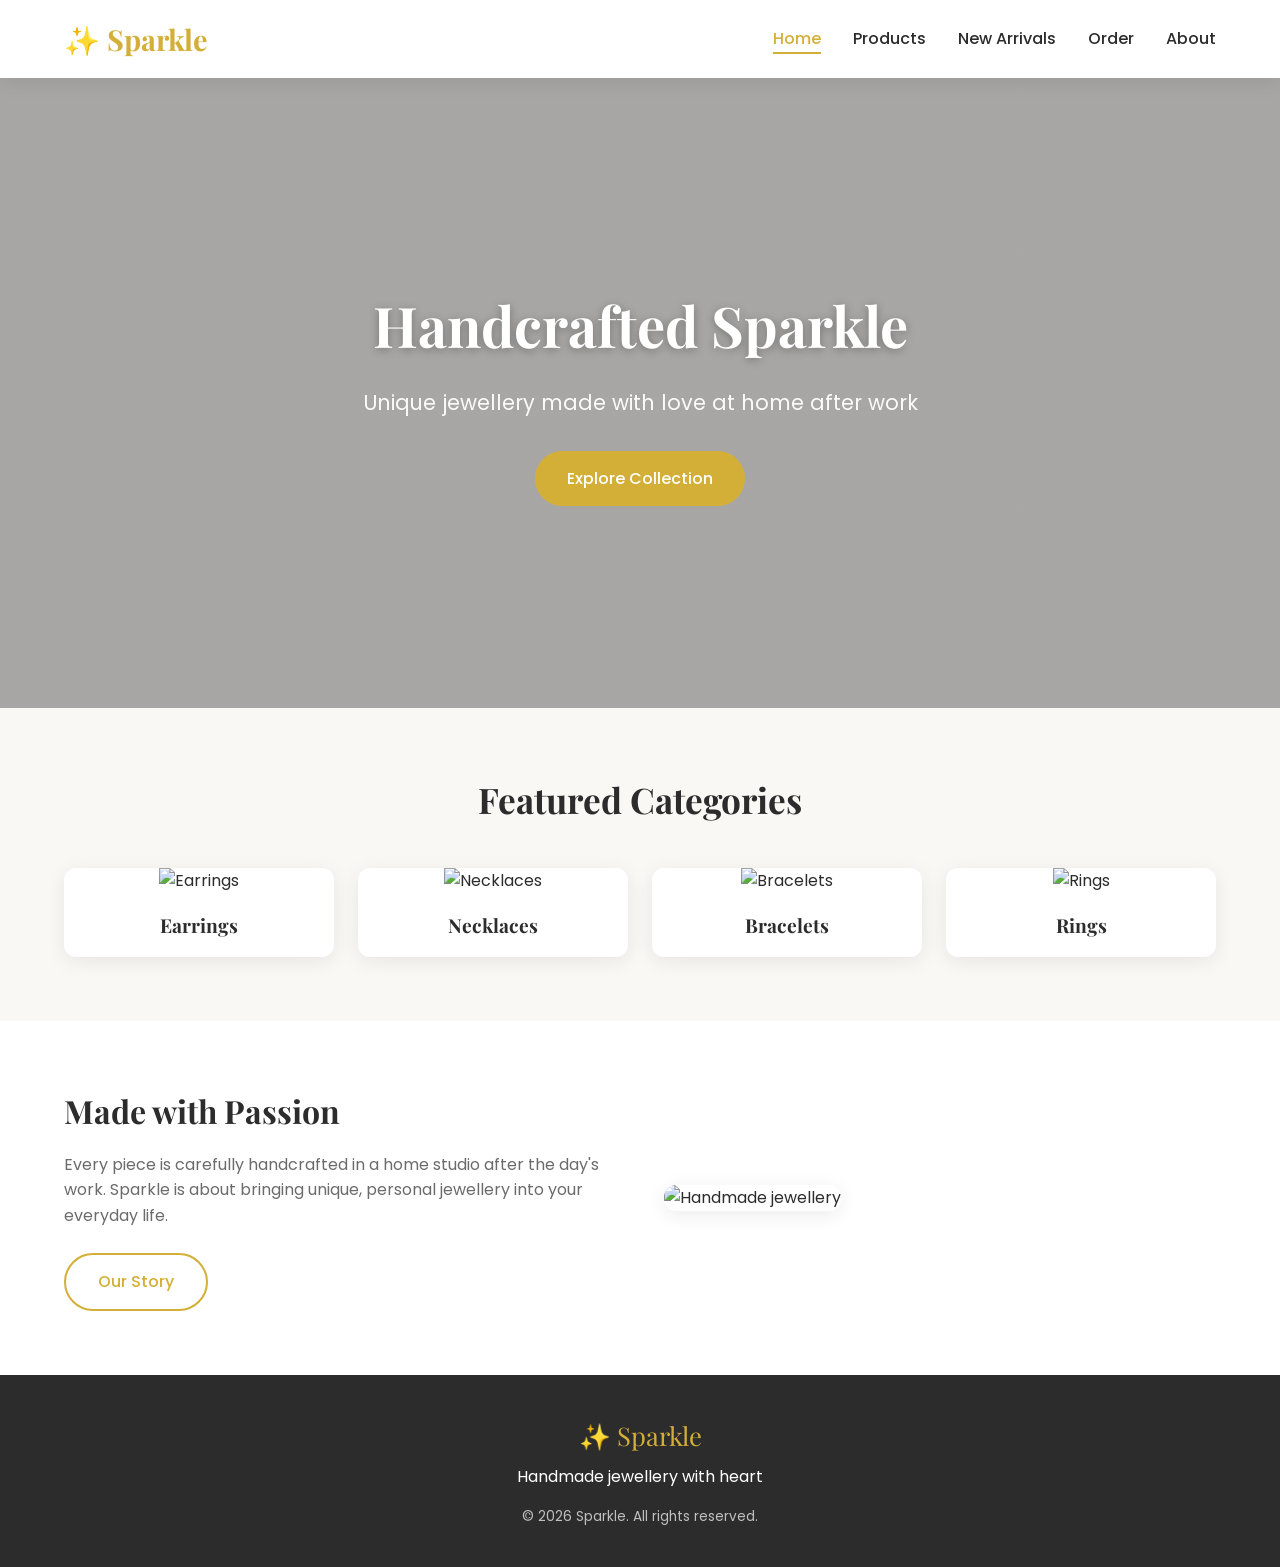
==== index.html @ 5be29b5c "Initial commit" ====
<!DOCTYPE html>
<html lang="en">
<head>
    <meta charset="UTF-8">
    <meta name="viewport" content="width=device-width, initial-scale=1.0">
    <title>Sparkle | Handmade Jewellery</title>
    <link rel="stylesheet" href="css/style.css">
    <link href="https://fonts.googleapis.com/css2?family=Playfair+Display:wght@400;700&family=Poppins:wght@300;400;500;600&display=swap" rel="stylesheet">
</head>
<body>
    <header>
        <nav class="navbar">
            <div class="logo">✨ Sparkle</div>
            <ul class="nav-links">
                <li><a href="index.html" class="active">Home</a></li>
                <li><a href="products.html">Products</a></li>
                <li><a href="new-products.html">New Arrivals</a></li>
                <li><a href="order.html">Order</a></li>
                <li><a href="about.html">About</a></li>
            </ul>
            <div class="menu-toggle" id="menuToggle">☰</div>
        </nav>
    </header>

    <section class="hero">
        <div class="hero-content">
            <h1>Handcrafted Sparkle</h1>
            <p>Unique jewellery made with love at home after work</p>
            <a href="products.html" class="btn">Explore Collection</a>
        </div>
    </section>

    <section class="featured">
        <h2>Featured Categories</h2>
        <div class="category-grid">
            <a href="products.html#earrings" class="category-card">
                <img src="https://images.unsplash.com/photo-1535632066927-ab7c9ab60908?w=400&h=300&fit=crop" alt="Earrings">
                <h3>Earrings</h3>
            </a>
            <a href="products.html#necklaces" class="category-card">
                <img src="https://images.unsplash.com/photo-1599643478518-a784e5dc4c8f?w=400&h=300&fit=crop" alt="Necklaces">
                <h3>Necklaces</h3>
            </a>
            <a href="products.html#bracelets" class="category-card">
                <img src="https://images.unsplash.com/photo-1611591437281-460bfbe1220a?w=400&h=300&fit=crop" alt="Bracelets">
                <h3>Bracelets</h3>
            </a>
            <a href="products.html#rings" class="category-card">
                <img src="https://images.unsplash.com/photo-1605100804763-247f67b3557e?w=400&h=300&fit=crop" alt="Rings">
                <h3>Rings</h3>
            </a>
        </div>
    </section>

    <section class="about-preview">
        <div class="about-text">
            <h2>Made with Passion</h2>
            <p>Every piece is carefully handcrafted in a home studio after the day's work. Sparkle is about bringing unique, personal jewellery into your everyday life.</p>
            <a href="about.html" class="btn btn-outline">Our Story</a>
        </div>
        <div class="about-image">
            <img src="https://images.unsplash.com/photo-1515562141207-7a88fb7ce338?w=500&h=400&fit=crop" alt="Handmade jewellery">
        </div>
    </section>

    <footer>
        <div class="footer-content">
            <div class="footer-logo">✨ Sparkle</div>
            <p>Handmade jewellery with heart</p>
            <p class="copyright">© 2026 Sparkle. All rights reserved.</p>
        </div>
    </footer>

    <script src="js/script.js"></script>
</body>
</html>
---- css/style.css ----
/* Sparkle Jewellery – Elegant & Creative Styles */

:root {
    --gold: #d4af37;
    --gold-light: #f0e6c8;
    --rose: #e8b4b8;
    --dark: #2c2c2c;
    --gray: #6b6b6b;
    --light: #faf8f5;
    --white: #ffffff;
    --shadow: 0 4px 20px rgba(0,0,0,0.08);
    --radius: 12px;
}

* {
    margin: 0;
    padding: 0;
    box-sizing: border-box;
}

body {
    font-family: 'Poppins', sans-serif;
    background: var(--light);
    color: var(--dark);
    line-height: 1.6;
}

h1, h2, h3 {
    font-family: 'Playfair Display', serif;
}

/* Navbar */
.navbar {
    display: flex;
    justify-content: space-between;
    align-items: center;
    padding: 1rem 5%;
    background: var(--white);
    box-shadow: var(--shadow);
    position: sticky;
    top: 0;
    z-index: 1000;
}

.logo {
    font-family: 'Playfair Display', serif;
    font-size: 1.8rem;
    font-weight: 700;
    color: var(--gold);
}

.nav-links {
    display: flex;
    list-style: none;
    gap: 2rem;
}

.nav-links a {
    text-decoration: none;
    color: var(--dark);
    font-weight: 500;
    transition: color 0.3s;
    position: relative;
}

.nav-links a:hover,
.nav-links a.active {
    color: var(--gold);
}

.nav-links a.active::after {
    content: '';
    position: absolute;
    bottom: -4px;
    left: 0;
    width: 100%;
    height: 2px;
    background: var(--gold);
}

.menu-toggle {
    display: none;
    font-size: 1.5rem;
    cursor: pointer;
}

/* Hero */
.hero {
    height: 70vh;
    background: linear-gradient(rgba(44,44,44,0.4), rgba(44,44,44,0.4)),
                url('https://images.unsplash.com/photo-1515562141207-7a88fb7ce338?w=1600&h=900&fit=crop') center/cover no-repeat;
    display: flex;
    align-items: center;
    justify-content: center;
    text-align: center;
    color: var(--white);
}

.hero-content h1 {
    font-size: 3.5rem;
    margin-bottom: 1rem;
    text-shadow: 0 2px 10px rgba(0,0,0,0.3);
}

.hero-content p {
    font-size: 1.3rem;
    margin-bottom: 2rem;
    opacity: 0.95;
}

/* Buttons */
.btn {
    display: inline-block;
    padding: 0.9rem 2rem;
    background: var(--gold);
    color: var(--white);
    text-decoration: none;
    border-radius: 50px;
    font-weight: 500;
    border: none;
    cursor: pointer;
    transition: all 0.3s;
}

.btn:hover {
    background: #c9a227;
    transform: translateY(-2px);
    box-shadow: 0 6px 20px rgba(212,175,55,0.4);
}

.btn-outline {
    background: transparent;
    border: 2px solid var(--gold);
    color: var(--gold);
}

.btn-outline:hover {
    background: var(--gold);
    color: var(--white);
}

/* Featured Categories */
.featured {
    padding: 4rem 5%;
    text-align: center;
}

.featured h2 {
    font-size: 2.2rem;
    margin-bottom: 2.5rem;
    color: var(--dark);
}

.category-grid {
    display: grid;
    grid-template-columns: repeat(auto-fit, minmax(220px, 1fr));
    gap: 1.5rem;
}

.category-card {
    background: var(--white);
    border-radius: var(--radius);
    overflow: hidden;
    box-shadow: var(--shadow);
    text-decoration: none;
    color: var(--dark);
    transition: transform 0.3s, box-shadow 0.3s;
}

.category-card:hover {
    transform: translateY(-8px);
    box-shadow: 0 12px 30px rgba(0,0,0,0.12);
}

.category-card img {
    width: 100%;
    height: 200px;
    object-fit: cover;
}

.category-card h3 {
    padding: 1rem;
    font-size: 1.2rem;
}

/* About Preview */
.about-preview {
    display: grid;
    grid-template-columns: 1fr 1fr;
    gap: 3rem;
    padding: 4rem 5%;
    align-items: center;
    background: var(--white);
}

.about-text h2 {
    font-size: 2rem;
    margin-bottom: 1rem;
}

.about-text p {
    color: var(--gray);
    margin-bottom: 1.5rem;
}

.about-image img {
    width: 100%;
    border-radius: var(--radius);
    box-shadow: var(--shadow);
}

/* Page Header */
.page-header {
    background: linear-gradient(135deg, var(--gold-light), var(--rose));
    padding: 3rem 5%;
    text-align: center;
}

.page-header h1 {
    font-size: 2.5rem;
    margin-bottom: 0.5rem;
}

.page-header p {
    color: var(--gray);
}

/* Filters */
.filters {
    display: flex;
    justify-content: center;
    flex-wrap: wrap;
    gap: 0.8rem;
    padding: 2rem 5% 1rem;
}

.filter-btn {
    padding: 0.6rem 1.4rem;
    border: 1px solid var(--gold);
    background: transparent;
    color: var(--dark);
    border-radius: 50px;
    cursor: pointer;
    font-family: inherit;
    transition: all 0.3s;
}

.filter-btn.active,
.filter-btn:hover {
    background: var(--gold);
    color: var(--white);
}

/* Products Grid */
.products-section {
    padding: 1rem 5% 4rem;
}

.products-grid {
    display: grid;
    grid-template-columns: repeat(auto-fill, minmax(260px, 1fr));
    gap: 1.8rem;
}

.product-card {
    background: var(--white);
    border-radius: var(--radius);
    overflow: hidden;
    box-shadow: var(--shadow);
    transition: transform 0.3s;
}

.product-card:hover {
    transform: translateY(-6px);
}

.product-card img {
    width: 100%;
    height: 240px;
    object-fit: cover;
}

.product-info {
    padding: 1.2rem;
}

.product-info h3 {
    font-size: 1.15rem;
    margin-bottom: 0.3rem;
}

.product-category {
    font-size: 0.85rem;
    color: var(--gold);
    text-transform: uppercase;
    letter-spacing: 1px;
    margin-bottom: 0.5rem;
}

.product-price {
    font-weight: 600;
    font-size: 1.1rem;
    color: var(--dark);
}

.badge-new {
    display: inline-block;
    background: var(--rose);
    color: var(--white);
    font-size: 0.7rem;
    padding: 0.2rem 0.6rem;
    border-radius: 20px;
    margin-left: 0.5rem;
}

/* Order Form */
.order-section {
    max-width: 600px;
    margin: 0 auto;
    padding: 2rem 5% 4rem;
}

.order-form {
    background: var(--white);
    padding: 2rem;
    border-radius: var(--radius);
    box-shadow: var(--shadow);
}

.form-group {
    margin-bottom: 1.3rem;
}

.form-group label {
    display: block;
    margin-bottom: 0.4rem;
    font-weight: 500;
}

.form-group input,
.form-group select,
.form-group textarea {
    width: 100%;
    padding: 0.8rem 1rem;
    border: 1px solid #ddd;
    border-radius: 8px;
    font-family: inherit;
    font-size: 1rem;
    transition: border-color 0.3s;
}

.form-group input:focus,
.form-group select:focus,
.form-group textarea:focus {
    outline: none;
    border-color: var(--gold);
}

.form-success {
    text-align: center;
    padding: 3rem;
    background: var(--white);
    border-radius: var(--radius);
    box-shadow: var(--shadow);
}

.form-success h3 {
    color: var(--gold);
    margin-bottom: 0.5rem;
}

/* About Page */
.about-page {
    padding: 3rem 5%;
}

.about-content {
    display: grid;
    grid-template-columns: 1fr 1fr;
    gap: 3rem;
    align-items: center;
    margin-bottom: 4rem;
}

.about-main-img {
    width: 100%;
    border-radius: var(--radius);
    box-shadow: var(--shadow);
}

.about-text-block h2 {
    margin-bottom: 1rem;
}

.about-text-block p {
    color: var(--gray);
    margin-bottom: 1rem;
}

.values {
    text-align: center;
}

.values h2 {
    margin-bottom: 2rem;
}

.values-grid {
    display: grid;
    grid-template-columns: repeat(auto-fit, minmax(200px, 1fr));
    gap: 1.5rem;
}

.value-card {
    background: var(--white);
    padding: 2rem 1.5rem;
    border-radius: var(--radius);
    box-shadow: var(--shadow);
}

.value-icon {
    font-size: 2.5rem;
    display: block;
    margin-bottom: 0.8rem;
}

.value-card h3 {
    margin-bottom: 0.5rem;
}

.value-card p {
    color: var(--gray);
    font-size: 0.95rem;
}

/* Footer */
footer {
    background: var(--dark);
    color: var(--white);
    text-align: center;
    padding: 2.5rem 5%;
}

.footer-logo {
    font-family: 'Playfair Display', serif;
    font-size: 1.6rem;
    color: var(--gold);
    margin-bottom: 0.5rem;
}

.copyright {
    margin-top: 1rem;
    font-size: 0.85rem;
    opacity: 0.7;
}

/* Responsive */
@media (max-width: 768px) {
    .nav-links {
        display: none;
        flex-direction: column;
        position: absolute;
        top: 70px;
        left: 0;
        right: 0;
        background: var(--white);
        padding: 1.5rem;
        box-shadow: var(--shadow);
        gap: 1rem;
    }

    .nav-links.show {
        display: flex;
    }

    .menu-toggle {
        display: block;
    }

    .hero-content h1 {
        font-size: 2.4rem;
    }

    .about-preview,
    .about-content {
        grid-template-columns: 1fr;
    }

    .about-image {
        order: -1;
    }
}
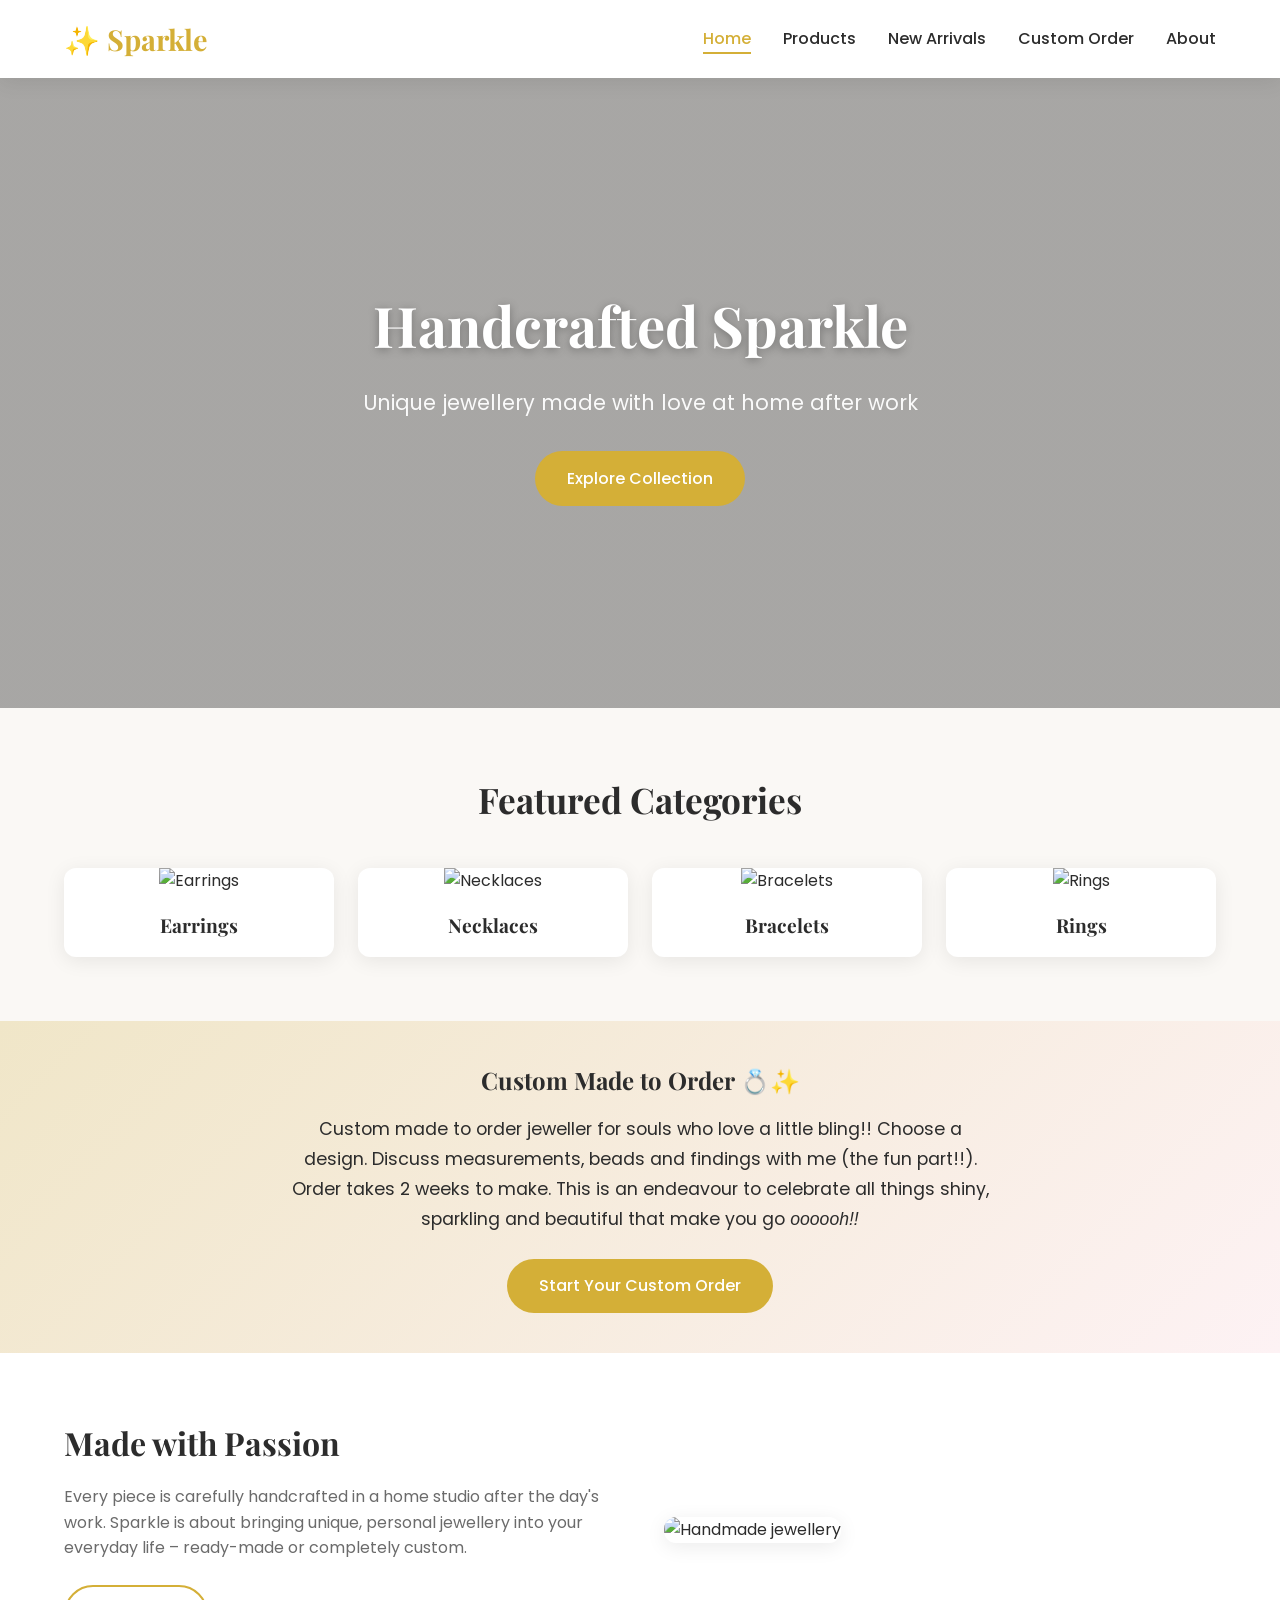
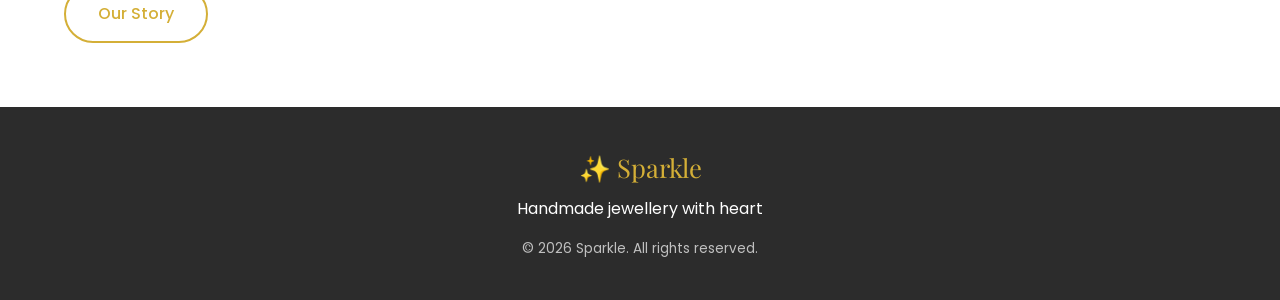
==== commit 81dbcb84: "adding custom order page" ====
--- a/index.html
+++ b/index.html
@@ -15,7 +15,7 @@
                 <li><a href="index.html" class="active">Home</a></li>
                 <li><a href="products.html">Products</a></li>
                 <li><a href="new-products.html">New Arrivals</a></li>
-                <li><a href="order.html">Order</a></li>
+                <li><a href="custom-order.html">Custom Order</a></li>
                 <li><a href="about.html">About</a></li>
             </ul>
             <div class="menu-toggle" id="menuToggle">☰</div>
@@ -52,10 +52,22 @@
         </div>
     </section>
 
+    <!-- Custom Order Highlight -->
+    <section class="custom-highlight">
+        <h2>Custom Made to Order 💍✨</h2>
+        <p>
+            Custom made to order jeweller for souls who love a little bling!! 
+            Choose a design. Discuss measurements, beads and findings with me (the fun part!!). 
+            Order takes 2 weeks to make. This is an endeavour to celebrate all things shiny, 
+            sparkling and beautiful that make you go <em>oooooh!!</em>
+        </p>
+        <a href="custom-order.html" class="btn">Start Your Custom Order</a>
+    </section>
+
     <section class="about-preview">
         <div class="about-text">
             <h2>Made with Passion</h2>
-            <p>Every piece is carefully handcrafted in a home studio after the day's work. Sparkle is about bringing unique, personal jewellery into your everyday life.</p>
+            <p>Every piece is carefully handcrafted in a home studio after the day's work. Sparkle is about bringing unique, personal jewellery into your everyday life – ready-made or completely custom.</p>
             <a href="about.html" class="btn btn-outline">Our Story</a>
         </div>
         <div class="about-image">
--- a/css/style.css
+++ b/css/style.css
@@ -490,3 +490,88 @@
         order: -1;
     }
 }
+
+/* Custom Order Page */
+.custom-intro {
+    padding: 3rem 5%;
+    background: var(--white);
+}
+
+.custom-intro-content {
+    max-width: 900px;
+    margin: 0 auto;
+    text-align: center;
+}
+
+.custom-intro-content h2 {
+    font-size: 2rem;
+    margin-bottom: 1.2rem;
+}
+
+.lead-text {
+    font-size: 1.15rem;
+    line-height: 1.8;
+    color: var(--dark);
+    margin-bottom: 1rem;
+}
+
+.custom-intro-content p {
+    color: var(--gray);
+    margin-bottom: 1rem;
+}
+
+.custom-steps {
+    display: grid;
+    grid-template-columns: repeat(auto-fit, minmax(200px, 1fr));
+    gap: 1.5rem;
+    margin-top: 2.5rem;
+}
+
+.step {
+    background: var(--light);
+    padding: 1.8rem 1.2rem;
+    border-radius: var(--radius);
+    box-shadow: var(--shadow);
+}
+
+.step-num {
+    display: inline-flex;
+    align-items: center;
+    justify-content: center;
+    width: 40px;
+    height: 40px;
+    background: var(--gold);
+    color: white;
+    border-radius: 50%;
+    font-weight: 600;
+    margin-bottom: 0.8rem;
+}
+
+.step h3 {
+    margin-bottom: 0.5rem;
+    font-size: 1.1rem;
+}
+
+.step p {
+    font-size: 0.95rem;
+    color: var(--gray);
+}
+
+/* Custom highlight box on Home & About */
+.custom-highlight {
+    background: linear-gradient(135deg, var(--gold-light), #fdf2f4);
+    padding: 2.5rem 5%;
+    text-align: center;
+}
+
+.custom-highlight h2 {
+    margin-bottom: 1rem;
+}
+
+.custom-highlight p {
+    max-width: 700px;
+    margin: 0 auto 1.5rem;
+    color: var(--dark);
+    font-size: 1.1rem;
+    line-height: 1.7;
+}
